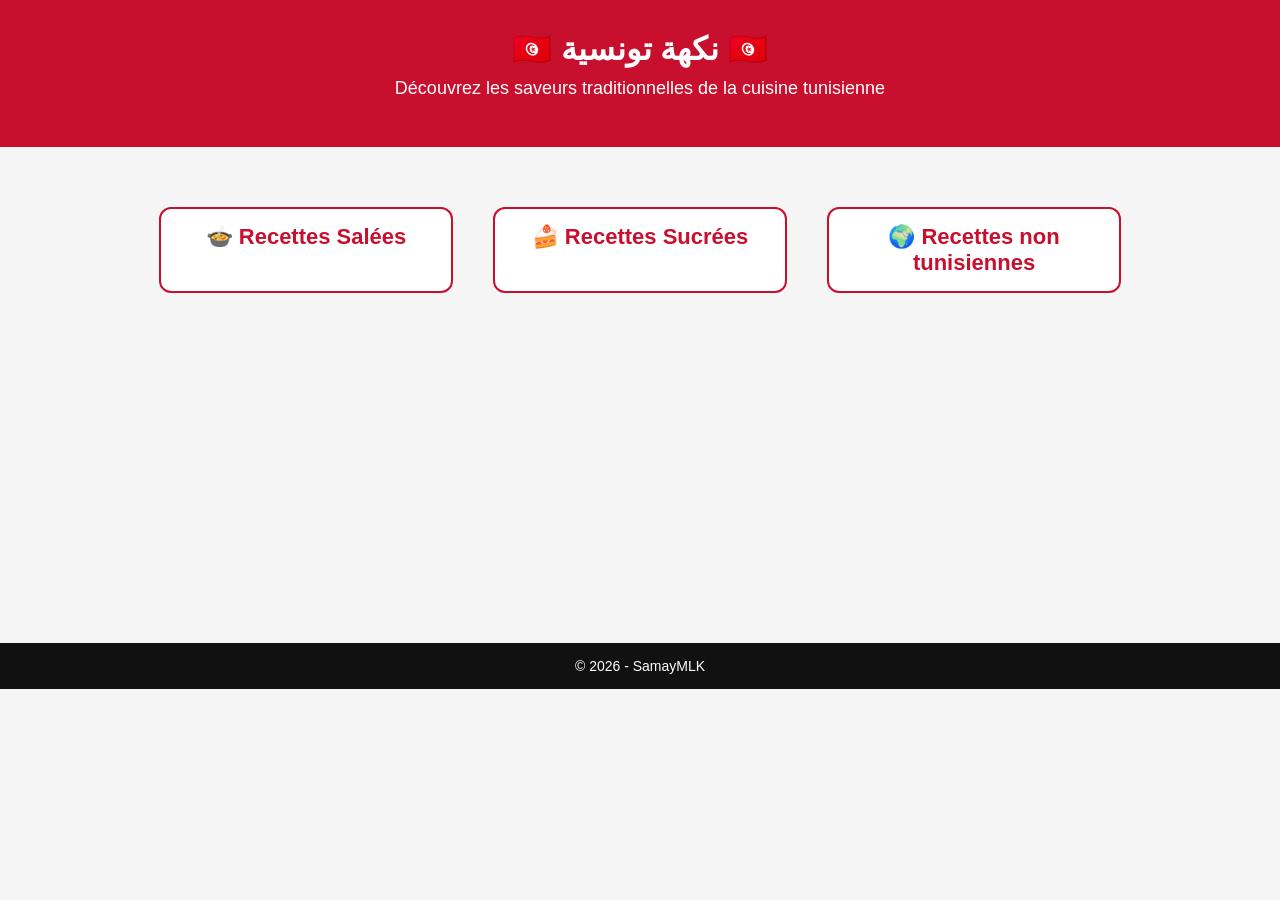
==== index.html @ 030beb18 "Add files via upload" ====
<!DOCTYPE html>
<html lang="fr">
<head>
    <meta charset="utf-8">
    <title>نكهة تونسية</title>

    <style>
        body{
            margin: 0;
            font-family: Arial, sans-serif;
            text-align: center;
            background-color: #f5f5f5;
        }

        /* Header */
        .header{
            background-color: #c8102e; /* rouge tunisien */
            color: white;
            padding: 30px 10px;
        }

        h1{
            margin: 0;
            font-size: 32px;
        }

        p{
            margin-top: 10px;
            font-size: 18px;
        }

        /* Container */
        .container{
            display: flex;
            justify-content: center;
            gap: 40px;
            margin-top: 60px;
        }

        .box{
            width: 260px;
            padding: 15px;
            border-radius: 12px;
            background-color: white;
            border: 2px solid #c8102e;
            text-decoration: none;
            color: #c8102e;
            font-weight: bold;
            font-size: 22px;
            transition: 0.3s;
        }

        .box:hover{
            background-color: #c8102e;
            color: white;
        }

        /* Footer */
        .footer{
            margin-top: 350px;
            padding: 15px;
            background-color: #111;
            color: white;
            font-size: 14px;
        }
    </style>
</head>

<body>

    <div class="header">
        <h1>🇹🇳 نكهة تونسية 🇹🇳</h1>
        <p>Découvrez les saveurs traditionnelles de la cuisine tunisienne</p>
    </div>

    <div class="container">
        <a href="sale.html" class="box">🍲 Recettes Salées</a>
        <a href="sucre.html" class="box">🍰 Recettes Sucrées</a>
        <a href="international.html" class="box">🌍 Recettes non tunisiennes</a>
</div>
    </div>

    <div class="footer">
        © 2026 - SamayMLK
    </div>

</body>
</html>
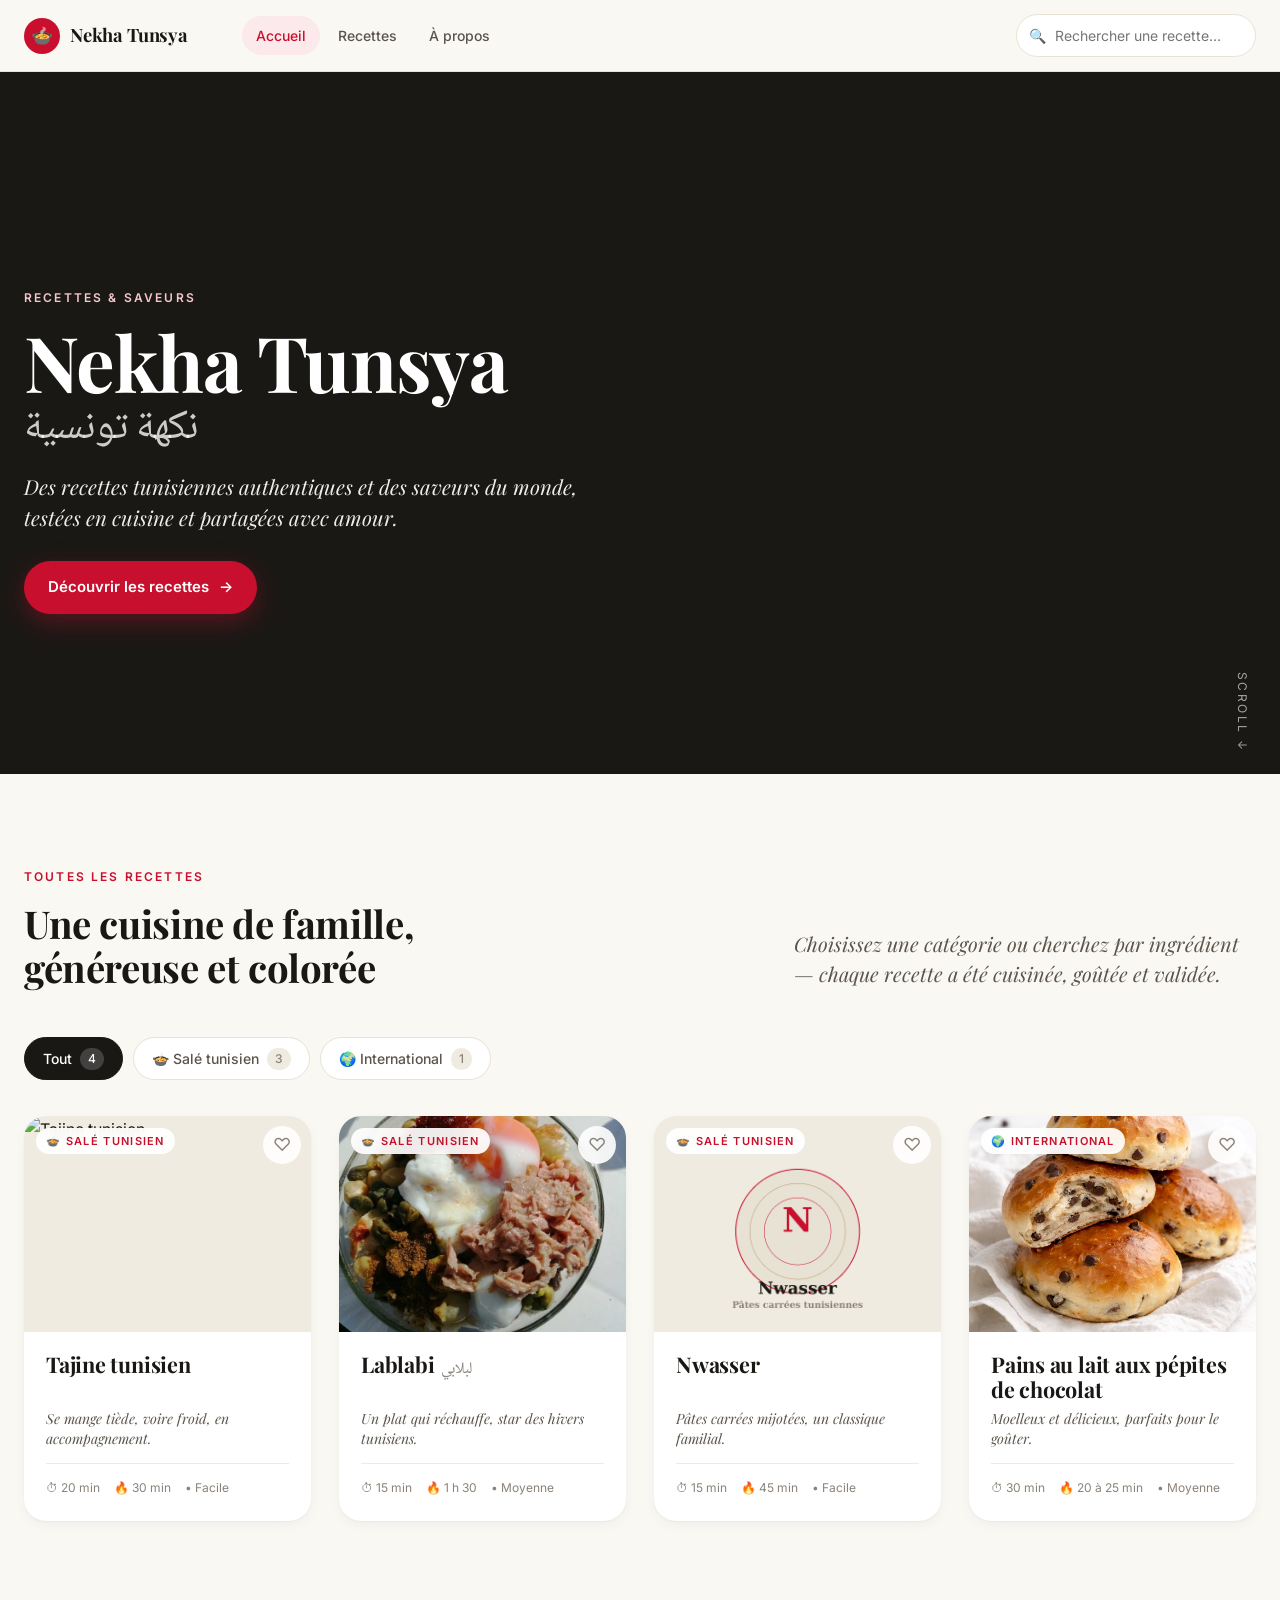
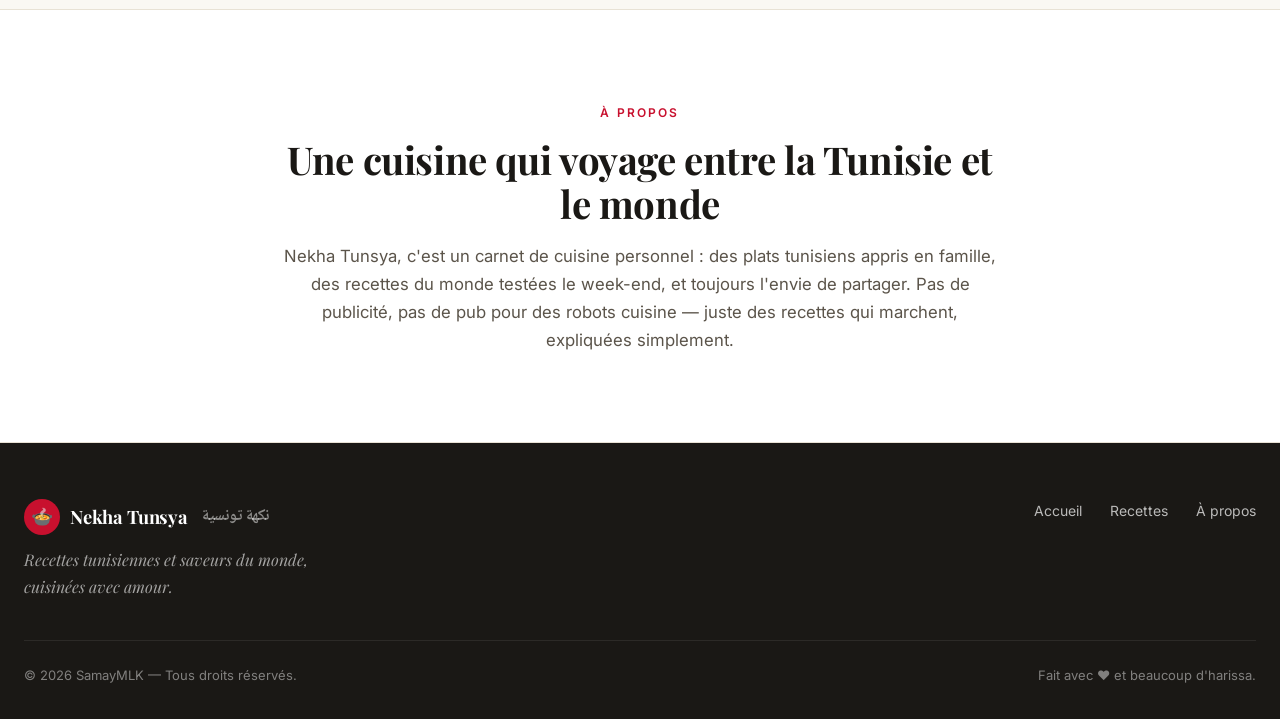
==== commit 3d8ad6cf: "Nouveau site design magazine" ====
--- a/index.html
+++ b/index.html
@@ -1,88 +1,125 @@
-<!DOCTYPE html>
-<html lang="fr">
-<head>
-    <meta charset="utf-8">
-    <title>نكهة تونسية</title>
-
-    <style>
-        body{
-            margin: 0;
-            font-family: Arial, sans-serif;
-            text-align: center;
-            background-color: #f5f5f5;
-        }
-
-        /* Header */
-        .header{
-            background-color: #c8102e; /* rouge tunisien */
-            color: white;
-            padding: 30px 10px;
-        }
-
-        h1{
-            margin: 0;
-            font-size: 32px;
-        }
-
-        p{
-            margin-top: 10px;
-            font-size: 18px;
-        }
-
-        /* Container */
-        .container{
-            display: flex;
-            justify-content: center;
-            gap: 40px;
-            margin-top: 60px;
-        }
-
-        .box{
-            width: 260px;
-            padding: 15px;
-            border-radius: 12px;
-            background-color: white;
-            border: 2px solid #c8102e;
-            text-decoration: none;
-            color: #c8102e;
-            font-weight: bold;
-            font-size: 22px;
-            transition: 0.3s;
-        }
-
-        .box:hover{
-            background-color: #c8102e;
-            color: white;
-        }
-
-        /* Footer */
-        .footer{
-            margin-top: 350px;
-            padding: 15px;
-            background-color: #111;
-            color: white;
-            font-size: 14px;
-        }
-    </style>
-</head>
-
-<body>
-
-    <div class="header">
-        <h1>🇹🇳 نكهة تونسية 🇹🇳</h1>
-        <p>Découvrez les saveurs traditionnelles de la cuisine tunisienne</p>
-    </div>
-
-    <div class="container">
-        <a href="sale.html" class="box">🍲 Recettes Salées</a>
-        <a href="sucre.html" class="box">🍰 Recettes Sucrées</a>
-        <a href="international.html" class="box">🌍 Recettes non tunisiennes</a>
-</div>
-    </div>
-
-    <div class="footer">
-        © 2026 - SamayMLK
-    </div>
-
-</body>
-</html>+<!DOCTYPE html>
+<html lang="fr">
+<head>
+  <meta charset="utf-8">
+  <meta name="viewport" content="width=device-width, initial-scale=1">
+  <title>Nekha Tunsya — Recettes tunisiennes & saveurs du monde</title>
+  <meta name="description" content="Recettes tunisiennes authentiques et saveurs du monde, testées et approuvées. Tajine, lablabi, nwasser, pains au lait et bien plus.">
+
+  <!-- Fonts -->
+  <link rel="preconnect" href="https://fonts.googleapis.com">
+  <link rel="preconnect" href="https://fonts.gstatic.com" crossorigin>
+  <link href="https://fonts.googleapis.com/css2?family=Playfair+Display:ital,wght@0,400;0,600;0,700;0,800;1,400;1,600&family=Inter:wght@400;500;600;700&family=Noto+Naskh+Arabic:wght@400;500&display=swap" rel="stylesheet">
+
+  <!-- Favicon -->
+  <link rel="icon" href="data:image/svg+xml,%3Csvg xmlns='http://www.w3.org/2000/svg' viewBox='0 0 100 100'%3E%3Ctext y='.9em' font-size='90'%3E%F0%9F%8D%B2%3C/text%3E%3C/svg%3E">
+
+  <link rel="stylesheet" href="css/style.css">
+</head>
+<body>
+
+  <!-- ============================ TOP BAR ============================ -->
+  <header class="topbar">
+    <div class="topbar-inner">
+      <button class="menu-btn" id="menuBtn" aria-label="Menu">☰</button>
+      <a href="index.html" class="brand">
+        <span class="brand-mark">🍲</span>
+        <span>Nekha Tunsya</span>
+        <span class="brand-ar" id="brandAr"></span>
+      </a>
+      <nav class="nav" id="nav">
+        <a href="index.html" class="active">Accueil</a>
+        <a href="index.html#recettes">Recettes</a>
+        <a href="index.html#apropos">À propos</a>
+      </nav>
+      <div class="search-wrap">
+        <span class="icon">🔍</span>
+        <input type="search" id="searchInput" placeholder="Rechercher une recette…" autocomplete="off">
+      </div>
+    </div>
+  </header>
+
+  <!-- ============================ HERO ============================ -->
+  <section class="hero">
+    <div class="hero-bg" id="heroBg"></div>
+    <div class="hero-overlay"></div>
+    <div class="hero-content">
+      <span class="eyebrow">Recettes & saveurs</span>
+      <h1>
+        Nekha Tunsya
+        <span class="ar" id="heroTitleAr">نكهة تونسية</span>
+      </h1>
+      <p class="lead">Des recettes tunisiennes authentiques et des saveurs du monde, testées en cuisine et partagées avec amour.</p>
+      <a href="#recettes" class="hero-cta">Découvrir les recettes <span class="arrow">→</span></a>
+    </div>
+    <div class="hero-scroll">Scroll ↓</div>
+  </section>
+
+  <!-- ============================ RECETTES ============================ -->
+  <section id="recettes">
+    <div class="container">
+      <div class="section-head">
+        <div>
+          <span class="eyebrow">Toutes les recettes</span>
+          <h2>Une cuisine de famille, généreuse et colorée</h2>
+        </div>
+        <p class="lead">Choisissez une catégorie ou cherchez par ingrédient — chaque recette a été cuisinée, goûtée et validée.</p>
+      </div>
+
+      <!-- Filtres -->
+      <div class="filters" id="filterBar"></div>
+
+      <!-- Grille de cartes -->
+      <div class="grid" id="recipeGrid">
+        <div class="empty-state">
+          <div class="icon">⏳</div>
+          <p>Chargement des recettes…</p>
+        </div>
+      </div>
+    </div>
+  </section>
+
+  <!-- ============================ À PROPOS ============================ -->
+  <section class="about" id="apropos">
+    <div class="container">
+      <div class="about-inner">
+        <span class="eyebrow">À propos</span>
+        <h2>Une cuisine qui voyage entre la Tunisie et le monde</h2>
+        <p>
+          Nekha Tunsya, c'est un carnet de cuisine personnel : des plats tunisiens appris en famille, des recettes du monde testées le week-end, et toujours l'envie de partager. Pas de publicité, pas de pub pour des robots cuisine — juste des recettes qui marchent, expliquées simplement.
+        </p>
+      </div>
+    </div>
+  </section>
+
+  <!-- ============================ FOOTER ============================ -->
+  <footer class="footer">
+    <div class="container">
+      <div class="footer-inner">
+        <div>
+          <div class="brand">
+            <span class="brand-mark">🍲</span>
+            <span>Nekha Tunsya</span>
+            <span class="brand-ar">نكهة تونسية</span>
+          </div>
+          <p class="footer-tagline">Recettes tunisiennes et saveurs du monde, cuisinées avec amour.</p>
+        </div>
+        <div class="footer-links">
+          <a href="index.html">Accueil</a>
+          <a href="index.html#recettes">Recettes</a>
+          <a href="index.html#apropos">À propos</a>
+        </div>
+      </div>
+      <div class="footer-bottom">
+        <span>© <span id="year"></span> SamayMLK — Tous droits réservés.</span>
+        <span>Fait avec ♥ et beaucoup d'harissa.</span>
+      </div>
+    </div>
+  </footer>
+
+  <script>
+    document.getElementById('year').textContent = new Date().getFullYear();
+  </script>
+  <script src="js/app.js"></script>
+</body>
+</html>
--- a/css/style.css
+++ b/css/style.css
@@ -0,0 +1,829 @@
+/* =========================================================
+   NEKHA TUNSYA — Magazine style
+   ========================================================= */
+
+:root {
+  /* Palette */
+  --bg:           #FAF8F3;   /* fond crème chaud */
+  --bg-card:      #FFFFFF;
+  --bg-dark:      #1A1815;   /* presqu'noir chaud */
+  --ink:          #1A1815;
+  --ink-soft:     #5B544A;
+  --ink-mute:     #8B8278;
+  --line:         #E8E2D5;
+  --line-soft:    #F0EBE0;
+  --accent:       #C8102E;   /* rouge tunisien */
+  --accent-deep:  #9A0C24;
+  --accent-soft:  #FBE9EC;
+  --gold:         #B89968;    /* touche dorée discrète */
+
+  /* Type */
+  --f-serif: 'Playfair Display', 'Cormorant Garamond', Georgia, serif;
+  --f-sans:  'Inter', -apple-system, BlinkMacSystemFont, 'Segoe UI', sans-serif;
+  --f-ar:    'Noto Naskh Arabic', 'Amiri', serif;
+
+  /* Layout */
+  --maxw: 1280px;
+  --maxw-read: 880px;
+  --radius: 14px;
+  --radius-lg: 22px;
+  --shadow-sm: 0 1px 2px rgba(26,24,21,.04), 0 4px 12px rgba(26,24,21,.04);
+  --shadow-md: 0 4px 8px rgba(26,24,21,.06), 0 12px 32px rgba(26,24,21,.08);
+  --shadow-lg: 0 12px 28px rgba(26,24,21,.12), 0 28px 64px rgba(26,24,21,.16);
+}
+
+/* ---------- Reset ---------- */
+*, *::before, *::after { box-sizing: border-box; }
+* { margin: 0; padding: 0; }
+html { scroll-behavior: smooth; -webkit-text-size-adjust: 100%; }
+body {
+  font-family: var(--f-sans);
+  background: var(--bg);
+  color: var(--ink);
+  line-height: 1.65;
+  font-size: 16px;
+  -webkit-font-smoothing: antialiased;
+  text-rendering: optimizeLegibility;
+}
+img, video { display: block; max-width: 100%; height: auto; }
+a { color: inherit; text-decoration: none; }
+button { font: inherit; cursor: pointer; border: 0; background: none; color: inherit; }
+ul, ol { list-style: none; }
+input { font: inherit; }
+
+/* ---------- Layout helpers ---------- */
+.container {
+  width: 100%;
+  max-width: var(--maxw);
+  margin: 0 auto;
+  padding: 0 24px;
+}
+.read {
+  max-width: var(--maxw-read);
+  margin: 0 auto;
+  padding: 0 24px;
+}
+
+/* ---------- Typography ---------- */
+.serif { font-family: var(--f-serif); }
+h1, h2, h3, h4 { font-family: var(--f-serif); font-weight: 700; letter-spacing: -0.01em; line-height: 1.15; color: var(--ink); }
+h1 { font-size: clamp(2.4rem, 5vw, 4rem); }
+h2 { font-size: clamp(1.8rem, 3vw, 2.6rem); }
+h3 { font-size: 1.4rem; }
+.eyebrow {
+  font-family: var(--f-sans);
+  font-size: 12px;
+  font-weight: 600;
+  letter-spacing: 0.18em;
+  text-transform: uppercase;
+  color: var(--accent);
+  margin-bottom: 14px;
+  display: inline-block;
+}
+.lead {
+  font-family: var(--f-serif);
+  font-style: italic;
+  font-size: 1.25rem;
+  color: var(--ink-soft);
+  line-height: 1.5;
+}
+
+/* ---------- Top bar ---------- */
+.topbar {
+  position: sticky;
+  top: 0;
+  z-index: 50;
+  background: rgba(250,248,243,.92);
+  backdrop-filter: blur(14px);
+  -webkit-backdrop-filter: blur(14px);
+  border-bottom: 1px solid var(--line);
+}
+.topbar-inner {
+  display: flex;
+  align-items: center;
+  gap: 28px;
+  padding: 14px 24px;
+  max-width: var(--maxw);
+  margin: 0 auto;
+}
+.brand {
+  display: flex;
+  align-items: center;
+  gap: 10px;
+  font-family: var(--f-serif);
+  font-weight: 700;
+  font-size: 1.15rem;
+  letter-spacing: -0.01em;
+  color: var(--ink);
+}
+.brand-mark {
+  display: inline-flex;
+  align-items: center;
+  justify-content: center;
+  width: 36px;
+  height: 36px;
+  border-radius: 50%;
+  background: var(--accent);
+  color: #fff;
+  font-size: 18px;
+  flex-shrink: 0;
+}
+.brand-ar {
+  font-family: var(--f-ar);
+  font-size: 1rem;
+  color: var(--ink-mute);
+  margin-left: 4px;
+}
+
+.nav {
+  display: flex;
+  gap: 4px;
+  margin-left: 12px;
+}
+.nav a {
+  padding: 8px 14px;
+  font-size: 14px;
+  font-weight: 500;
+  color: var(--ink-soft);
+  border-radius: 999px;
+  transition: all .2s ease;
+}
+.nav a:hover { color: var(--accent); background: var(--accent-soft); }
+.nav a.active { color: var(--accent); background: var(--accent-soft); }
+
+.search-wrap {
+  margin-left: auto;
+  position: relative;
+  width: 240px;
+  max-width: 36vw;
+}
+.search-wrap input {
+  width: 100%;
+  padding: 9px 14px 9px 38px;
+  border: 1px solid var(--line);
+  background: var(--bg-card);
+  border-radius: 999px;
+  font-size: 14px;
+  color: var(--ink);
+  transition: border-color .2s, box-shadow .2s;
+}
+.search-wrap input:focus {
+  outline: none;
+  border-color: var(--accent);
+  box-shadow: 0 0 0 4px var(--accent-soft);
+}
+.search-wrap .icon {
+  position: absolute;
+  left: 13px;
+  top: 50%;
+  transform: translateY(-50%);
+  color: var(--ink-mute);
+  font-size: 14px;
+}
+
+.menu-btn { display: none; }
+
+/* ---------- Hero (home) ---------- */
+.hero {
+  position: relative;
+  min-height: 78vh;
+  display: flex;
+  align-items: flex-end;
+  overflow: hidden;
+  background: var(--bg-dark);
+  color: #fff;
+}
+.hero-bg {
+  position: absolute;
+  inset: 0;
+  background-size: cover;
+  background-position: center;
+  filter: brightness(.62) saturate(1.05);
+  z-index: 0;
+}
+.hero-overlay {
+  position: absolute;
+  inset: 0;
+  background:
+    linear-gradient(to top, rgba(26,24,21,.85) 0%, rgba(26,24,21,.25) 55%, rgba(26,24,21,.1) 100%),
+    linear-gradient(to right, rgba(26,24,21,.5) 0%, transparent 60%);
+  z-index: 1;
+}
+.hero-content {
+  position: relative;
+  z-index: 2;
+  padding: 0 24px 72px;
+  max-width: var(--maxw);
+  margin: 0 auto;
+  width: 100%;
+}
+.hero .eyebrow { color: #F5C6CB; }
+.hero h1 {
+  color: #fff;
+  font-size: clamp(2.6rem, 6vw, 5rem);
+  max-width: 16ch;
+  line-height: 1.04;
+  margin-bottom: 20px;
+}
+.hero h1 .ar {
+  font-family: var(--f-ar);
+  display: block;
+  font-size: .55em;
+  color: rgba(255,255,255,.78);
+  font-weight: 400;
+  margin-top: 6px;
+}
+.hero .lead {
+  color: rgba(255,255,255,.92);
+  font-size: clamp(1.05rem, 1.6vw, 1.3rem);
+  max-width: 50ch;
+  margin-bottom: 28px;
+}
+.hero-cta {
+  display: inline-flex;
+  align-items: center;
+  gap: 10px;
+  padding: 14px 24px;
+  background: var(--accent);
+  color: #fff;
+  border-radius: 999px;
+  font-weight: 600;
+  font-size: 15px;
+  transition: transform .2s, background .2s, box-shadow .2s;
+  box-shadow: 0 8px 24px rgba(200,16,46,.35);
+}
+.hero-cta:hover { background: var(--accent-deep); transform: translateY(-2px); }
+.hero-cta .arrow { transition: transform .2s; }
+.hero-cta:hover .arrow { transform: translateX(4px); }
+
+.hero-scroll {
+  position: absolute;
+  bottom: 22px;
+  right: 28px;
+  z-index: 2;
+  font-size: 12px;
+  letter-spacing: .2em;
+  text-transform: uppercase;
+  color: rgba(255,255,255,.6);
+  writing-mode: vertical-rl;
+}
+
+/* ---------- Section base ---------- */
+section { padding: 88px 0; }
+.section-head {
+  display: flex;
+  align-items: flex-end;
+  justify-content: space-between;
+  gap: 24px;
+  margin-bottom: 48px;
+  flex-wrap: wrap;
+}
+.section-head h2 { max-width: 18ch; }
+.section-head .lead { max-width: 42ch; margin-top: 8px; }
+
+/* ---------- Filters ---------- */
+.filters {
+  display: flex;
+  flex-wrap: wrap;
+  gap: 10px;
+  align-items: center;
+  margin-bottom: 36px;
+}
+.filter-btn {
+  padding: 9px 18px;
+  border-radius: 999px;
+  font-size: 14px;
+  font-weight: 500;
+  color: var(--ink-soft);
+  background: var(--bg-card);
+  border: 1px solid var(--line);
+  transition: all .2s;
+  display: inline-flex;
+  align-items: center;
+  gap: 8px;
+}
+.filter-btn:hover { color: var(--accent); border-color: var(--accent); }
+.filter-btn.active {
+  background: var(--ink);
+  color: #fff;
+  border-color: var(--ink);
+}
+.filter-btn .count {
+  background: rgba(255,255,255,.18);
+  padding: 1px 8px;
+  border-radius: 999px;
+  font-size: 12px;
+}
+.filter-btn:not(.active) .count {
+  background: var(--line-soft);
+  color: var(--ink-mute);
+}
+
+/* ---------- Recipe grid ---------- */
+.grid {
+  display: grid;
+  grid-template-columns: repeat(auto-fill, minmax(280px, 1fr));
+  gap: 36px 28px;
+}
+.card {
+  display: flex;
+  flex-direction: column;
+  background: var(--bg-card);
+  border-radius: var(--radius-lg);
+  overflow: hidden;
+  box-shadow: var(--shadow-sm);
+  transition: transform .35s cubic-bezier(.2,.7,.2,1), box-shadow .35s;
+  position: relative;
+}
+.card:hover { transform: translateY(-6px); box-shadow: var(--shadow-lg); }
+.card-link { display: block; }
+.card-media {
+  position: relative;
+  aspect-ratio: 4 / 3;
+  overflow: hidden;
+  background: var(--line-soft);
+}
+.card-media img {
+  width: 100%; height: 100%; object-fit: cover;
+  transition: transform .6s cubic-bezier(.2,.7,.2,1);
+}
+.card:hover .card-media img { transform: scale(1.06); }
+.card-cat {
+  position: absolute;
+  top: 12px;
+  left: 12px;
+  padding: 4px 10px;
+  font-size: 11px;
+  font-weight: 600;
+  letter-spacing: .12em;
+  text-transform: uppercase;
+  background: rgba(255,255,255,.92);
+  color: var(--accent);
+  border-radius: 999px;
+  backdrop-filter: blur(4px);
+}
+.heart-btn {
+  position: absolute;
+  top: 10px;
+  right: 10px;
+  width: 38px;
+  height: 38px;
+  border-radius: 50%;
+  background: rgba(255,255,255,.9);
+  backdrop-filter: blur(6px);
+  display: flex;
+  align-items: center;
+  justify-content: center;
+  transition: all .2s;
+  font-size: 18px;
+  color: var(--ink-mute);
+}
+.heart-btn:hover { background: #fff; color: var(--accent); transform: scale(1.1); }
+.heart-btn.is-fav { color: var(--accent); }
+.card-body {
+  padding: 20px 22px 24px;
+  display: flex;
+  flex-direction: column;
+  flex: 1;
+}
+.card-title {
+  font-family: var(--f-serif);
+  font-size: 1.35rem;
+  font-weight: 700;
+  line-height: 1.2;
+  margin-bottom: 6px;
+  color: var(--ink);
+  letter-spacing: -0.01em;
+  /* Garantit 2 lignes pour aligner toutes les cartes */
+  min-height: 2.4em;
+  display: -webkit-box;
+  -webkit-line-clamp: 2;
+  -webkit-box-orient: vertical;
+  overflow: hidden;
+}
+.card-title .ar {
+  font-family: var(--f-ar);
+  font-size: .75em;
+  color: var(--ink-mute);
+  font-weight: 400;
+  margin-left: 6px;
+}
+.card-tag {
+  font-family: var(--f-serif);
+  font-style: italic;
+  color: var(--ink-soft);
+  font-size: 14px;
+  margin-bottom: 14px;
+  line-height: 1.4;
+  /* Garantit 2 lignes pour aligner toutes les cartes */
+  min-height: 2.8em;
+  display: -webkit-box;
+  -webkit-line-clamp: 2;
+  -webkit-box-orient: vertical;
+  overflow: hidden;
+}
+.card-meta {
+  margin-top: auto;
+  padding-top: 14px;
+  border-top: 1px solid var(--line-soft);
+  display: flex;
+  gap: 14px;
+  font-size: 12px;
+  color: var(--ink-mute);
+  flex-wrap: wrap;
+}
+.card-meta span { display: inline-flex; align-items: center; gap: 5px; }
+
+/* ---------- Empty state ---------- */
+.empty-state {
+  text-align: center;
+  padding: 60px 20px;
+  color: var(--ink-mute);
+}
+.empty-state .icon { font-size: 36px; margin-bottom: 12px; }
+
+/* ---------- Recipe page ---------- */
+.recipe-hero {
+  position: relative;
+  min-height: 62vh;
+  display: flex;
+  align-items: flex-end;
+  background: var(--bg-dark);
+  color: #fff;
+  overflow: hidden;
+}
+.recipe-hero img {
+  position: absolute;
+  inset: 0;
+  width: 100%;
+  height: 100%;
+  object-fit: cover;
+  filter: brightness(.6) saturate(1.05);
+}
+.recipe-hero-overlay {
+  position: absolute;
+  inset: 0;
+  background:
+    linear-gradient(to top, rgba(26,24,21,.92) 0%, rgba(26,24,21,.35) 60%, rgba(26,24,21,.1) 100%);
+}
+.recipe-hero-content {
+  position: relative;
+  z-index: 2;
+  padding: 0 24px 64px;
+  max-width: var(--maxw-read);
+  margin: 0 auto;
+  width: 100%;
+}
+.recipe-back {
+  display: inline-flex;
+  align-items: center;
+  gap: 8px;
+  color: rgba(255,255,255,.8);
+  font-size: 14px;
+  margin-bottom: 24px;
+  transition: color .2s;
+}
+.recipe-back:hover { color: #fff; }
+.recipe-hero .eyebrow { color: #F5C6CB; }
+.recipe-hero h1 {
+  color: #fff;
+  font-size: clamp(2.2rem, 4.5vw, 3.6rem);
+  margin-bottom: 12px;
+}
+.recipe-hero h1 .ar {
+  font-family: var(--f-ar);
+  display: block;
+  font-size: .55em;
+  color: rgba(255,255,255,.75);
+  font-weight: 400;
+  margin-top: 4px;
+}
+.recipe-hero .lead { color: rgba(255,255,255,.9); max-width: 60ch; }
+.recipe-hero .heart-btn {
+  position: relative;
+  top: auto; right: auto;
+  background: rgba(255,255,255,.15);
+  color: #fff;
+  width: 46px; height: 46px;
+  margin-top: 22px;
+}
+.recipe-hero .heart-btn:hover { background: var(--accent); color: #fff; }
+.recipe-hero .heart-btn.is-fav { background: var(--accent); color: #fff; }
+
+.recipe-meta-row {
+  display: flex;
+  flex-wrap: wrap;
+  gap: 32px;
+  padding: 28px 0;
+  border-top: 1px solid var(--line);
+  border-bottom: 1px solid var(--line);
+  margin-bottom: 56px;
+}
+.recipe-meta-row .meta {
+  display: flex;
+  flex-direction: column;
+  gap: 2px;
+}
+.recipe-meta-row .meta-label {
+  font-size: 11px;
+  letter-spacing: .16em;
+  text-transform: uppercase;
+  color: var(--ink-mute);
+  font-weight: 600;
+}
+.recipe-meta-row .meta-value {
+  font-family: var(--f-serif);
+  font-size: 1.25rem;
+  color: var(--ink);
+}
+
+.recipe-layout {
+  display: grid;
+  grid-template-columns: 320px 1fr;
+  gap: 64px;
+  align-items: start;
+}
+.ingredients-col {
+  position: sticky;
+  top: 88px;
+}
+.ingredients-card {
+  background: var(--bg-card);
+  border-radius: var(--radius-lg);
+  padding: 32px 28px;
+  box-shadow: var(--shadow-sm);
+  border: 1px solid var(--line-soft);
+}
+.ingredients-card h2 {
+  font-size: 1.6rem;
+  margin-bottom: 4px;
+}
+.ingredients-card .servings {
+  font-family: var(--f-serif);
+  font-style: italic;
+  color: var(--accent);
+  font-size: 15px;
+  margin-bottom: 20px;
+  display: block;
+}
+.ingredients-list li {
+  padding: 11px 0;
+  border-bottom: 1px dashed var(--line);
+  font-size: 15px;
+  color: var(--ink);
+  display: flex;
+  align-items: flex-start;
+  gap: 12px;
+}
+.ingredients-list li::before {
+  content: "";
+  flex-shrink: 0;
+  width: 6px;
+  height: 6px;
+  margin-top: 9px;
+  background: var(--accent);
+  border-radius: 50%;
+}
+.ingredients-list li:last-child { border-bottom: none; }
+
+.steps-col h2 { margin-bottom: 28px; }
+.steps-list { counter-reset: step; }
+.steps-list li {
+  position: relative;
+  padding: 0 0 28px 64px;
+  counter-increment: step;
+  font-size: 1.05rem;
+  line-height: 1.7;
+  color: var(--ink);
+}
+.steps-list li::before {
+  content: counter(step, decimal-leading-zero);
+  position: absolute;
+  left: 0;
+  top: -2px;
+  width: 44px;
+  height: 44px;
+  border-radius: 50%;
+  background: var(--bg-card);
+  border: 1px solid var(--line);
+  color: var(--accent);
+  font-family: var(--f-serif);
+  font-weight: 700;
+  font-size: 14px;
+  display: flex;
+  align-items: center;
+  justify-content: center;
+}
+.steps-list li::after {
+  content: "";
+  position: absolute;
+  left: 21px;
+  top: 44px;
+  bottom: 0;
+  width: 1px;
+  background: var(--line);
+}
+.steps-list li:last-child::after { display: none; }
+
+.recipe-notes {
+  margin-top: 48px;
+  padding: 24px 28px;
+  background: var(--accent-soft);
+  border-left: 3px solid var(--accent);
+  border-radius: 0 var(--radius) var(--radius) 0;
+}
+.recipe-notes strong {
+  font-family: var(--f-serif);
+  display: block;
+  margin-bottom: 6px;
+  color: var(--accent-deep);
+}
+
+.recipe-extra {
+  margin-top: 56px;
+  padding-top: 48px;
+  border-top: 1px solid var(--line);
+}
+.recipe-extra h3 { margin-bottom: 16px; font-size: 1.4rem; }
+.video-frame {
+  border-radius: var(--radius);
+  overflow: hidden;
+  box-shadow: var(--shadow-md);
+  background: #000;
+  max-width: 540px;
+  margin: 0 auto;
+}
+.video-frame video { width: 100%; max-height: 70vh; display: block; object-fit: contain; background: #000; }
+.source-block {
+  margin-top: 28px;
+  padding: 20px 24px;
+  background: var(--bg-card);
+  border-radius: var(--radius);
+  border: 1px solid var(--line);
+  font-size: 14px;
+  color: var(--ink-soft);
+}
+.source-block a { color: var(--accent); font-weight: 500; text-decoration: underline; text-underline-offset: 3px; }
+
+/* ---------- Recipe toolbar ---------- */
+.recipe-toolbar {
+  display: flex;
+  gap: 12px;
+  margin-bottom: 32px;
+  flex-wrap: wrap;
+}
+.btn {
+  display: inline-flex;
+  align-items: center;
+  gap: 8px;
+  padding: 10px 18px;
+  border-radius: 999px;
+  font-size: 14px;
+  font-weight: 500;
+  transition: all .2s;
+  border: 1px solid var(--line);
+  background: var(--bg-card);
+  color: var(--ink);
+}
+.btn:hover { border-color: var(--accent); color: var(--accent); }
+.btn-primary {
+  background: var(--accent);
+  border-color: var(--accent);
+  color: #fff;
+}
+.btn-primary:hover { background: var(--accent-deep); border-color: var(--accent-deep); color: #fff; }
+
+/* ---------- About / Newsletter ---------- */
+.about {
+  text-align: center;
+  background: var(--bg-card);
+  border-top: 1px solid var(--line);
+  border-bottom: 1px solid var(--line);
+}
+.about-inner { max-width: 720px; margin: 0 auto; }
+.about h2 { margin-bottom: 18px; }
+.about p { color: var(--ink-soft); font-size: 1.05rem; }
+
+/* ---------- Footer ---------- */
+.footer {
+  background: var(--bg-dark);
+  color: rgba(255,255,255,.7);
+  padding: 56px 0 32px;
+}
+.footer-inner {
+  display: flex;
+  flex-wrap: wrap;
+  gap: 32px;
+  justify-content: space-between;
+  align-items: flex-start;
+}
+.footer .brand { color: #fff; margin-bottom: 12px; }
+.footer .brand-ar { color: rgba(255,255,255,.5); }
+.footer-tagline {
+  font-family: var(--f-serif);
+  font-style: italic;
+  max-width: 32ch;
+  color: rgba(255,255,255,.6);
+}
+.footer-links { display: flex; gap: 28px; flex-wrap: wrap; }
+.footer-links a { color: rgba(255,255,255,.7); font-size: 14px; transition: color .2s; }
+.footer-links a:hover { color: #fff; }
+.footer-bottom {
+  margin-top: 40px;
+  padding-top: 24px;
+  border-top: 1px solid rgba(255,255,255,.08);
+  font-size: 13px;
+  color: rgba(255,255,255,.45);
+  display: flex;
+  justify-content: space-between;
+  flex-wrap: wrap;
+  gap: 12px;
+}
+
+/* ---------- Loading / errors ---------- */
+.loading, .error-box {
+  text-align: center;
+  padding: 80px 20px;
+  color: var(--ink-mute);
+}
+.error-box .icon { font-size: 36px; margin-bottom: 12px; }
+.error-box a { color: var(--accent); text-decoration: underline; }
+
+/* ---------- Print ---------- */
+@media print {
+  .topbar, .footer, .recipe-back, .recipe-toolbar, .heart-btn, .recipe-extra, .recipe-hero-overlay {
+    display: none !important;
+  }
+  body { background: #fff; color: #000; }
+  .recipe-hero { min-height: auto; background: none; color: #000; }
+  .recipe-hero img { position: static; width: 100%; height: auto; max-height: 50vh; filter: none; }
+  .recipe-hero-content { padding: 0 0 24px; }
+  .recipe-hero h1, .recipe-hero .lead, .recipe-hero .eyebrow { color: #000; }
+  .recipe-meta-row { border-color: #ccc; }
+  .ingredients-card { box-shadow: none; border: 1px solid #ccc; }
+  .ingredients-col { position: static; }
+  .recipe-layout { grid-template-columns: 1fr 1fr; gap: 24px; }
+  .steps-list li::before { background: #fff; border-color: #000; color: #000; }
+  a { color: #000; }
+}
+
+/* ---------- Responsive ---------- */
+@media (max-width: 900px) {
+  .recipe-layout {
+    grid-template-columns: 1fr;
+    gap: 36px;
+  }
+  .ingredients-col { position: static; }
+}
+
+@media (max-width: 760px) {
+  .nav { display: none; }
+  .search-wrap { width: 100%; max-width: none; margin-left: 0; }
+  .topbar-inner { flex-wrap: wrap; gap: 12px; padding: 12px 16px; }
+
+  .menu-btn {
+    display: inline-flex;
+    align-items: center;
+    justify-content: center;
+    width: 38px; height: 38px;
+    border-radius: 8px;
+    background: var(--bg-card);
+    border: 1px solid var(--line);
+    font-size: 18px;
+    color: var(--ink);
+  }
+  .nav.open {
+    display: flex;
+    flex-direction: column;
+    width: 100%;
+    margin: 8px 0 0;
+    gap: 0;
+  }
+  .nav.open a { padding: 12px 16px; border-radius: 0; border-bottom: 1px solid var(--line-soft); }
+
+  .hero { min-height: 70vh; }
+  .hero-content { padding-bottom: 48px; }
+  .hero-scroll { display: none; }
+
+  section { padding: 56px 0; }
+  .section-head { flex-direction: column; align-items: flex-start; margin-bottom: 32px; }
+
+  .recipe-meta-row { gap: 20px; }
+  .recipe-meta-row .meta-value { font-size: 1.05rem; }
+}
+
+@media (max-width: 480px) {
+  .container, .read { padding: 0 18px; }
+  .grid { grid-template-columns: 1fr; gap: 24px; }
+  .card-body { padding: 16px 18px 20px; }
+  .filters { gap: 6px; }
+  .filter-btn { padding: 8px 14px; font-size: 13px; }
+  .footer-inner { flex-direction: column; }
+  .recipe-hero-content { padding-bottom: 36px; }
+}
+
+/* ---------- Reduced motion ---------- */
+@media (prefers-reduced-motion: reduce) {
+  * { transition: none !important; animation: none !important; }
+  html { scroll-behavior: auto; }
+}
